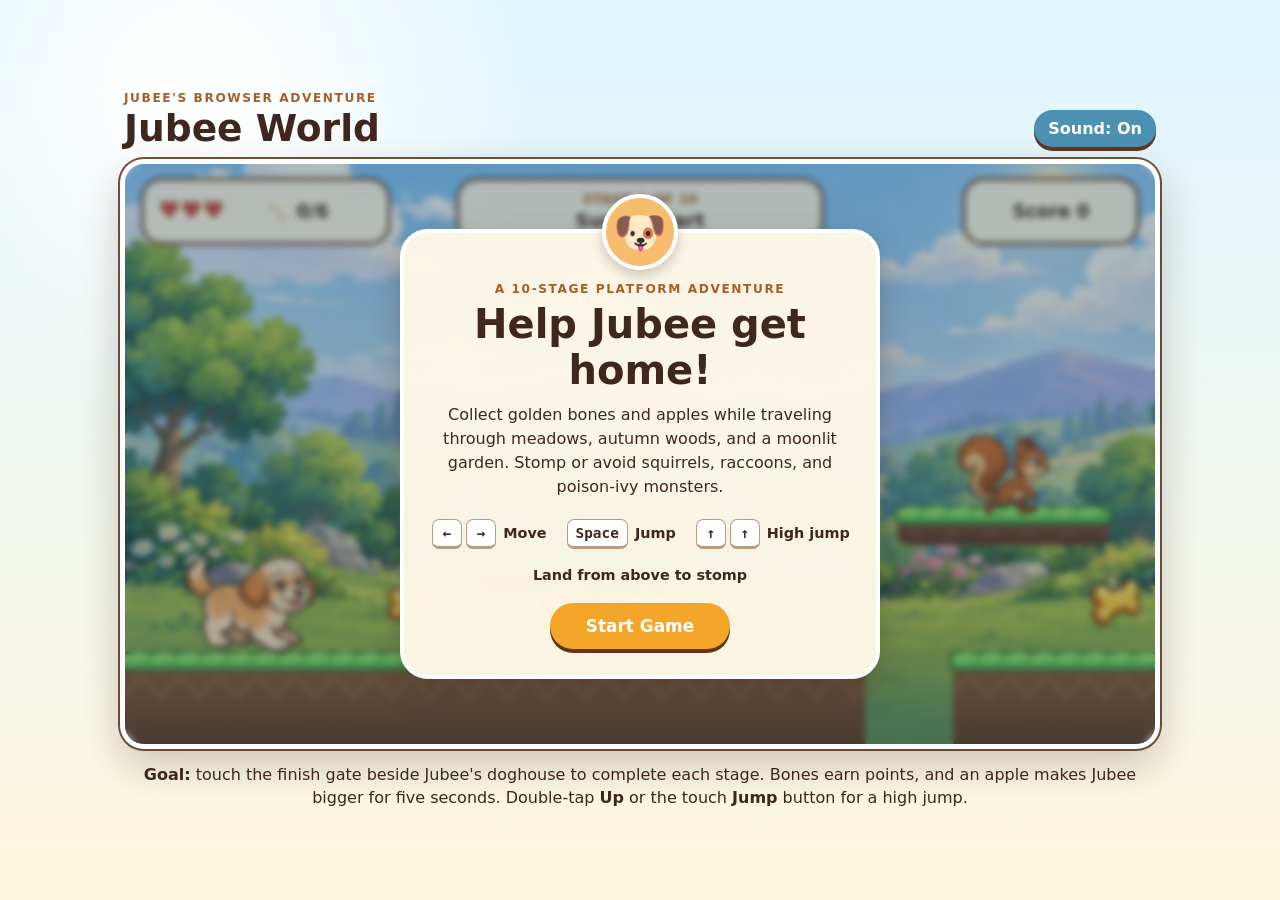
==== finished-game/index.html @ c645432a "Add files via upload" ====
<!doctype html>
<html lang="en">
<head>
  <meta charset="utf-8">
  <meta name="viewport" content="width=device-width, initial-scale=1">
  <meta name="theme-color" content="#8ed8f8">
  <title>Jubee World</title>
  <link rel="stylesheet" href="styles.css">
</head>
<body>
  <main class="game-shell">
    <header class="title-row">
      <div>
        <p class="eyebrow">JUBEE'S BROWSER ADVENTURE</p>
        <h1>Jubee World</h1>
      </div>
      <button id="soundButton" class="icon-button" type="button" aria-label="Turn sound off">Sound: On</button>
    </header>

    <section class="game-frame" aria-label="Jubee World game">
      <canvas id="game" width="960" height="540" tabindex="0" aria-label="Ten-stage side-scrolling platform game. Use arrow keys to move and Space to jump."></canvas>

      <div id="startPanel" class="overlay">
        <div class="panel">
          <div class="jubee-badge" aria-hidden="true">🐶</div>
          <p class="eyebrow">A 10-STAGE PLATFORM ADVENTURE</p>
          <h2>Help Jubee get home!</h2>
          <p>Collect golden bones and apples while traveling through meadows, autumn woods, and a moonlit garden. Stomp or avoid squirrels, raccoons, and poison-ivy monsters.</p>
          <div class="key-guide">
            <span><kbd>←</kbd><kbd>→</kbd> Move</span>
            <span><kbd>Space</kbd> Jump</span>
            <span><kbd>↑</kbd><kbd>↑</kbd> High jump</span>
            <span>Land from above to stomp</span>
          </div>
          <button id="startButton" class="primary-button" type="button">Start Game</button>
        </div>
      </div>

      <div id="messagePanel" class="overlay hidden" aria-live="polite">
        <div class="panel">
          <p id="messageEyebrow" class="eyebrow">TRY AGAIN</p>
          <h2 id="messageTitle">Almost there!</h2>
          <p id="messageText">Jubee can do it.</p>
          <button id="restartButton" class="primary-button" type="button">Play Again</button>
        </div>
      </div>

      <div class="touch-controls" aria-label="Touch controls">
        <div class="touch-pair">
          <button id="leftButton" type="button" aria-label="Move left">◀</button>
          <button id="rightButton" type="button" aria-label="Move right">▶</button>
        </div>
        <button id="jumpButton" class="jump-button" type="button" aria-label="Jump">JUMP</button>
      </div>
    </section>

    <p class="tip"><strong>Goal:</strong> touch the finish gate beside Jubee's doghouse to complete each stage. Bones earn points, and an apple makes Jubee bigger for five seconds. Double-tap <strong>Up</strong> or the touch <strong>Jump</strong> button for a high jump.</p>
  </main>

  <script src="game.js"></script>
</body>
</html>
---- finished-game/styles.css ----
:root {
  color-scheme: light;
  --ink: #3f271e;
  --cream: #fff8e9;
  --caramel: #d88a45;
  --orange: #f4a62a;
  --blue: #8ed8f8;
  --blue-dark: #247ca8;
  --shadow: rgba(67, 42, 30, 0.24);
}

* { box-sizing: border-box; }

body {
  min-height: 100vh;
  margin: 0;
  padding: 22px;
  display: grid;
  place-items: center;
  color: var(--ink);
  font-family: ui-rounded, "Avenir Next", system-ui, -apple-system, BlinkMacSystemFont, "Segoe UI", sans-serif;
  background:
    radial-gradient(circle at 15% 10%, rgba(255,255,255,.95) 0 5%, transparent 25%),
    linear-gradient(#dff5ff, #fff7df);
}

button { font: inherit; }

.game-shell { width: min(100%, 1040px); }

.title-row {
  display: flex;
  align-items: end;
  justify-content: space-between;
  gap: 16px;
  margin: 0 4px 12px;
}

h1, h2, p { margin-top: 0; }
h1 { margin-bottom: 0; font-size: clamp(1.55rem, 4vw, 2.35rem); line-height: 1; }
h2 { margin-bottom: 10px; font-size: clamp(1.7rem, 5vw, 2.5rem); }
.eyebrow { margin-bottom: 5px; color: #a85f26; font-size: .76rem; font-weight: 900; letter-spacing: .13em; }

.game-frame {
  position: relative;
  overflow: hidden;
  border: 5px solid #fff;
  border-radius: 24px;
  background: var(--blue);
  box-shadow: 0 16px 40px var(--shadow), 0 0 0 2px #73503d;
}

canvas { display: block; width: 100%; height: auto; outline: none; }

.icon-button, .primary-button, .touch-controls button {
  border: 0;
  color: #fff;
  font-weight: 900;
  cursor: pointer;
  box-shadow: 0 4px 0 #613719;
  transition: transform .08s ease, filter .15s ease;
}

.icon-button:active, .primary-button:active, .touch-controls button:active,
.touch-controls button.pressed { transform: translateY(3px); box-shadow: 0 1px 0 #613719; }

.icon-button { padding: 9px 14px; border-radius: 999px; background: #4c90b2; }
.primary-button { min-width: 180px; padding: 13px 24px; border-radius: 999px; background: var(--orange); font-size: 1.06rem; }
.icon-button:hover, .primary-button:hover, .touch-controls button:hover { filter: brightness(1.08); }

.overlay {
  position: absolute;
  inset: 0;
  display: grid;
  place-items: center;
  padding: 18px;
  background: rgba(31, 66, 79, .32);
  backdrop-filter: blur(3px);
}

.overlay.hidden { display: none; }

.panel {
  width: min(92%, 480px);
  padding: 26px;
  text-align: center;
  border: 4px solid #fff;
  border-radius: 28px;
  background: rgba(255, 248, 233, .97);
  box-shadow: 0 12px 30px rgba(62,39,30,.28);
}

.panel p:not(.eyebrow) { line-height: 1.5; }
.jubee-badge { width: 76px; height: 76px; margin: -65px auto 12px; display: grid; place-items: center; border: 4px solid #fff; border-radius: 50%; background: #f7bc6d; font-size: 2.7rem; box-shadow: 0 5px 12px var(--shadow); }

.key-guide { display: flex; justify-content: center; flex-wrap: wrap; gap: 18px; margin: 20px 0; font-size: .9rem; font-weight: 800; }
kbd { display: inline-block; min-width: 30px; margin: 0 2px; padding: 5px 8px; border: 1px solid #b89c81; border-bottom-width: 3px; border-radius: 7px; background: #fff; }

.touch-controls { position: absolute; inset: auto 14px 14px; display: none; justify-content: space-between; pointer-events: none; }
.touch-controls button { width: 58px; height: 58px; border-radius: 50%; background: rgba(54, 113, 142, .86); pointer-events: auto; touch-action: none; }
.touch-controls .touch-pair { display: flex; gap: 10px; }
.touch-controls .jump-button { width: 76px; height: 76px; background: rgba(235, 145, 29, .92); font-size: .8rem; }

.tip { margin: 14px 8px 0; text-align: center; line-height: 1.45; }

@media (pointer: coarse), (max-width: 720px) {
  body { padding: 10px; align-items: start; }
  .title-row { align-items: center; }
  .touch-controls { display: flex; }
  .tip { font-size: .9rem; }
  .panel { padding: 22px 18px; }
}

@media (prefers-reduced-motion: reduce) {
  * { scroll-behavior: auto !important; transition: none !important; }
}
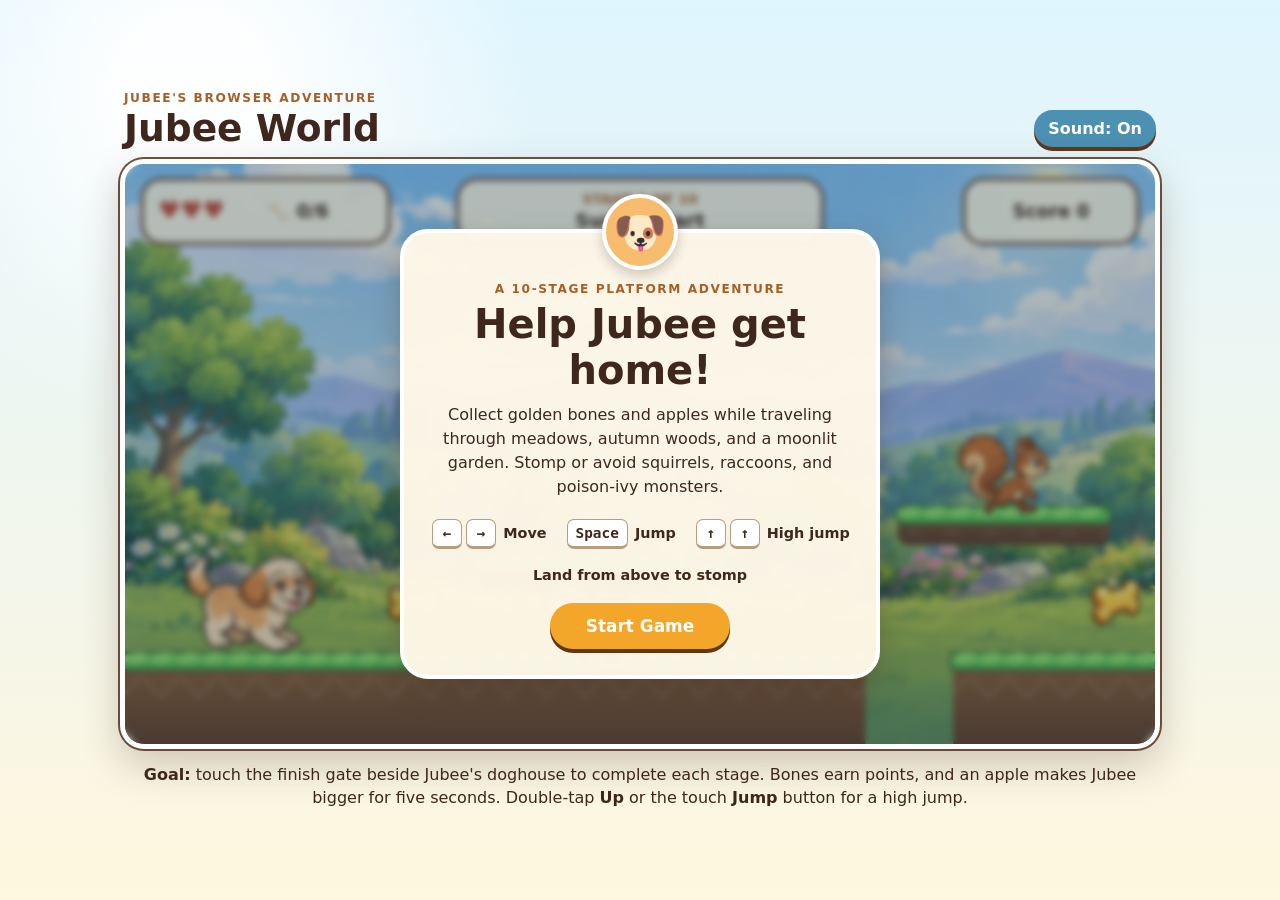
==== commit bef18581: "Add files via upload" ====
--- a/finished-game/index.html
+++ b/finished-game/index.html
@@ -2,7 +2,7 @@
 <html lang="en">
 <head>
   <meta charset="utf-8">
-  <meta name="viewport" content="width=device-width, initial-scale=1">
+  <meta name="viewport" content="width=device-width, initial-scale=1, viewport-fit=cover">
   <meta name="theme-color" content="#8ed8f8">
   <title>Jubee World</title>
   <link rel="stylesheet" href="styles.css">
@@ -17,7 +17,15 @@
       <button id="soundButton" class="icon-button" type="button" aria-label="Turn sound off">Sound: On</button>
     </header>
 
-    <section class="game-frame" aria-label="Jubee World game">
+    <div class="play-layout">
+      <div class="touch-controls move-controls" aria-label="Movement controls">
+        <div class="touch-pair">
+          <button id="leftButton" type="button" aria-label="Move left">◀</button>
+          <button id="rightButton" type="button" aria-label="Move right">▶</button>
+        </div>
+      </div>
+
+      <section class="game-frame" aria-label="Jubee World game">
       <canvas id="game" width="960" height="540" tabindex="0" aria-label="Ten-stage side-scrolling platform game. Use arrow keys to move and Space to jump."></canvas>
 
       <div id="startPanel" class="overlay">
@@ -45,14 +53,12 @@
         </div>
       </div>
 
-      <div class="touch-controls" aria-label="Touch controls">
-        <div class="touch-pair">
-          <button id="leftButton" type="button" aria-label="Move left">◀</button>
-          <button id="rightButton" type="button" aria-label="Move right">▶</button>
-        </div>
+      </section>
+
+      <div class="touch-controls jump-controls" aria-label="Jump control">
         <button id="jumpButton" class="jump-button" type="button" aria-label="Jump">JUMP</button>
       </div>
-    </section>
+    </div>
 
     <p class="tip"><strong>Goal:</strong> touch the finish gate beside Jubee's doghouse to complete each stage. Bones earn points, and an apple makes Jubee bigger for five seconds. Double-tap <strong>Up</strong> or the touch <strong>Jump</strong> button for a high jump.</p>
   </main>
--- a/finished-game/styles.css
+++ b/finished-game/styles.css
@@ -22,11 +22,13 @@
   background:
     radial-gradient(circle at 15% 10%, rgba(255,255,255,.95) 0 5%, transparent 25%),
     linear-gradient(#dff5ff, #fff7df);
+  overscroll-behavior: none;
 }
 
 button { font: inherit; }
 
 .game-shell { width: min(100%, 1040px); }
+.play-layout { display: block; }
 
 .title-row {
   display: flex;
@@ -48,6 +50,7 @@
   border-radius: 24px;
   background: var(--blue);
   box-shadow: 0 16px 40px var(--shadow), 0 0 0 2px #73503d;
+  touch-action: none;
 }
 
 canvas { display: block; width: 100%; height: auto; outline: none; }
@@ -96,19 +99,41 @@
 .key-guide { display: flex; justify-content: center; flex-wrap: wrap; gap: 18px; margin: 20px 0; font-size: .9rem; font-weight: 800; }
 kbd { display: inline-block; min-width: 30px; margin: 0 2px; padding: 5px 8px; border: 1px solid #b89c81; border-bottom-width: 3px; border-radius: 7px; background: #fff; }
 
-.touch-controls { position: absolute; inset: auto 14px 14px; display: none; justify-content: space-between; pointer-events: none; }
-.touch-controls button { width: 58px; height: 58px; border-radius: 50%; background: rgba(54, 113, 142, .86); pointer-events: auto; touch-action: none; }
+.touch-controls { display: none; align-items: center; background: rgba(255, 248, 233, .96); border: 3px solid #fff; border-radius: 20px; box-shadow: 0 8px 20px rgba(67, 42, 30, .16); }
+.touch-controls button { width: 64px; height: 64px; border-radius: 50%; background: rgba(54, 113, 142, .94); touch-action: none; user-select: none; -webkit-user-select: none; }
 .touch-controls .touch-pair { display: flex; gap: 10px; }
-.touch-controls .jump-button { width: 76px; height: 76px; background: rgba(235, 145, 29, .92); font-size: .8rem; }
+.touch-controls .jump-button { width: 82px; height: 82px; background: rgba(235, 145, 29, .94); font-size: .8rem; }
+.move-controls { justify-content: flex-start; }
+.jump-controls { justify-content: flex-end; }
 
 .tip { margin: 14px 8px 0; text-align: center; line-height: 1.45; }
 
 @media (pointer: coarse), (max-width: 720px) {
-  body { padding: 10px; align-items: start; }
+  body { padding: max(10px, env(safe-area-inset-top)) max(10px, env(safe-area-inset-right)) max(10px, env(safe-area-inset-bottom)) max(10px, env(safe-area-inset-left)); align-items: start; }
   .title-row { align-items: center; }
-  .touch-controls { display: flex; }
+  .play-layout { display: grid; grid-template-columns: 1fr 1fr; grid-template-areas: "game game" "move jump"; gap: 10px; }
+  .game-frame { grid-area: game; }
+  .move-controls { grid-area: move; }
+  .jump-controls { grid-area: jump; }
+  .touch-controls { display: flex; min-height: 88px; padding: 8px 10px; }
   .tip { font-size: .9rem; }
   .panel { padding: 22px 18px; }
+}
+
+@media (pointer: coarse) and (orientation: landscape) {
+  body { min-height: 100dvh; padding: max(4px, env(safe-area-inset-top)) max(4px, env(safe-area-inset-right)) max(4px, env(safe-area-inset-bottom)) max(4px, env(safe-area-inset-left)); place-items: center; overflow: hidden; }
+  .game-shell { width: 100%; height: calc(100dvh - 8px); }
+  .title-row, .tip { display: none; }
+  .play-layout { width: 100%; height: 100%; grid-template-columns: 94px minmax(0, 1fr) 64px; grid-template-areas: "move game jump"; align-items: center; gap: 2px; }
+  .game-frame { width: 100%; max-width: calc((100dvh - 8px) * 16 / 9); justify-self: center; border-width: 3px; border-radius: 16px; }
+  .touch-controls { height: 100%; min-height: 0; padding: 0; background: transparent; border: 0; border-radius: 0; box-shadow: none; }
+  .touch-controls .touch-pair { gap: 4px; }
+  .touch-controls button { width: 44px; height: 64px; }
+  .touch-controls .jump-button { width: 60px; height: 78px; }
+  .panel { max-height: calc(100dvh - 14px); overflow: auto; padding: 14px 18px; }
+  .panel p:not(.eyebrow) { margin-bottom: 8px; }
+  .key-guide { margin: 10px 0; }
+  .jubee-badge { display: none; }
 }
 
 @media (prefers-reduced-motion: reduce) {
